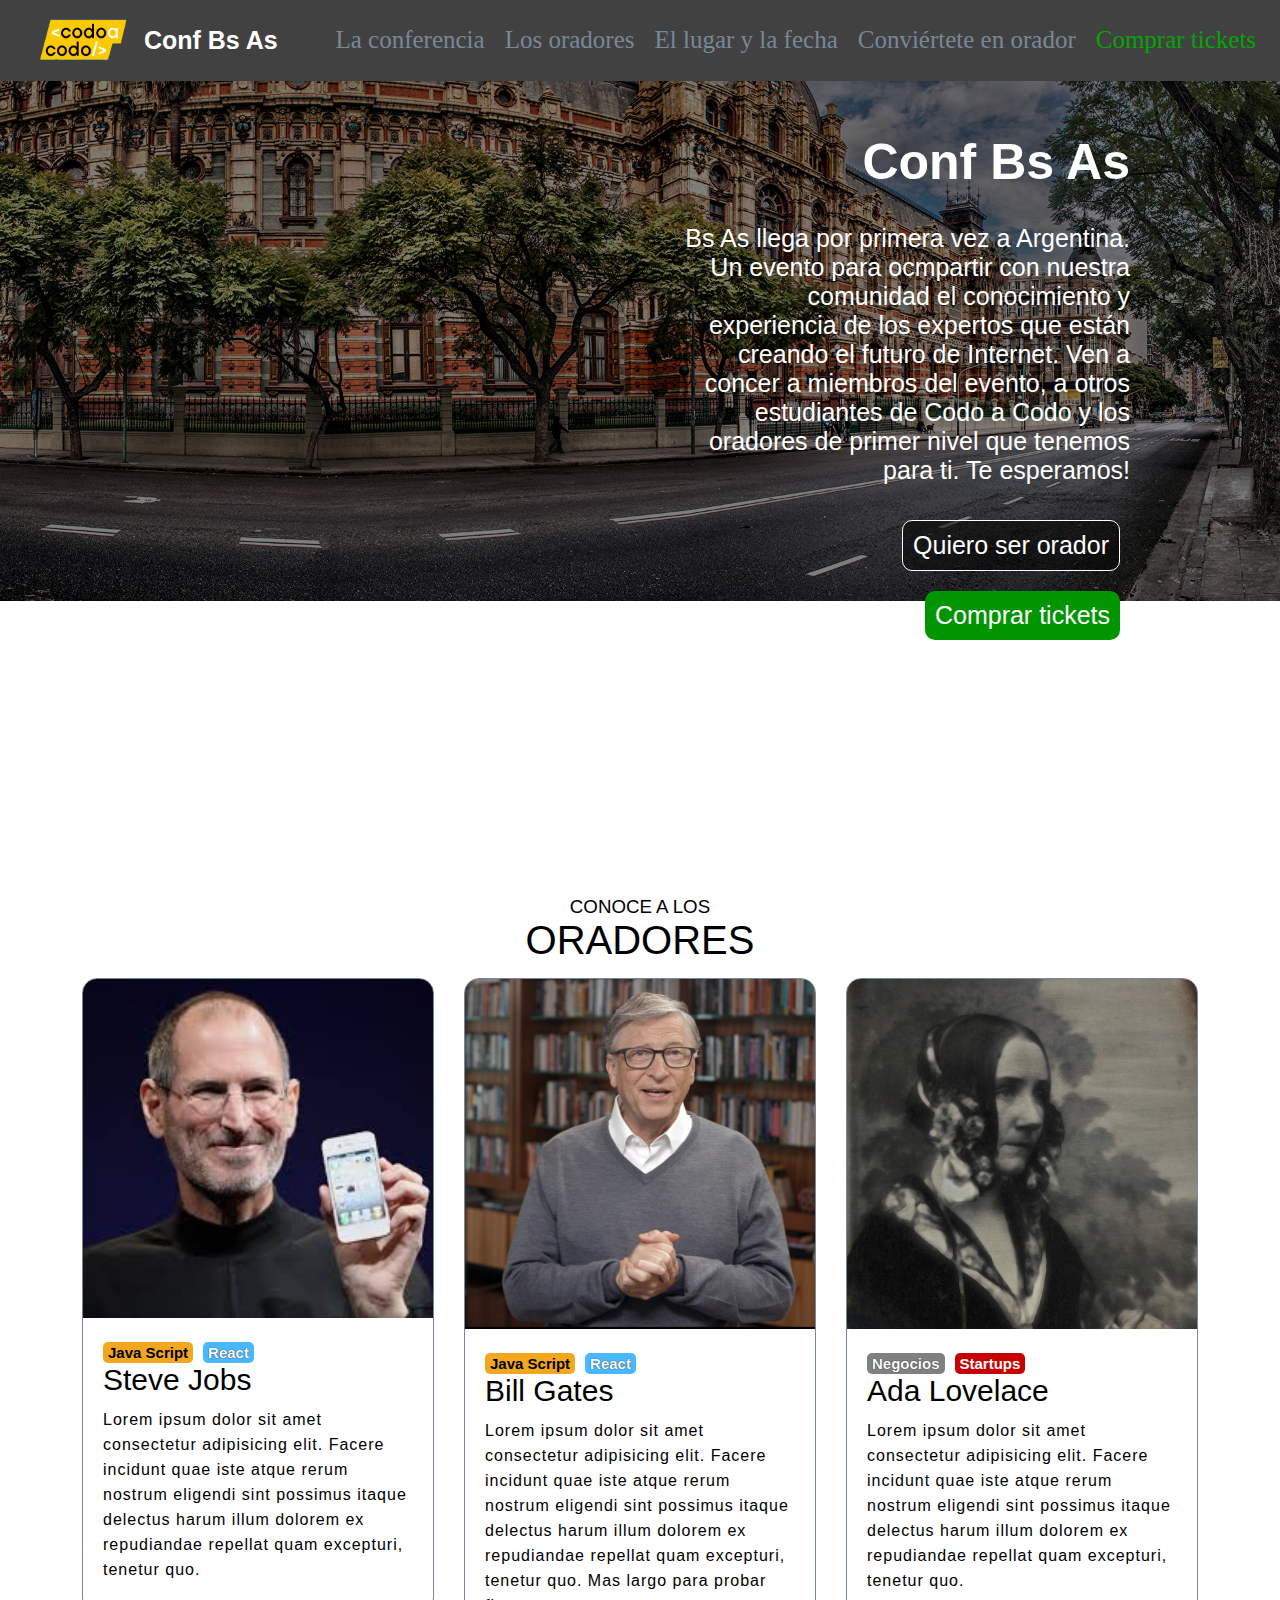
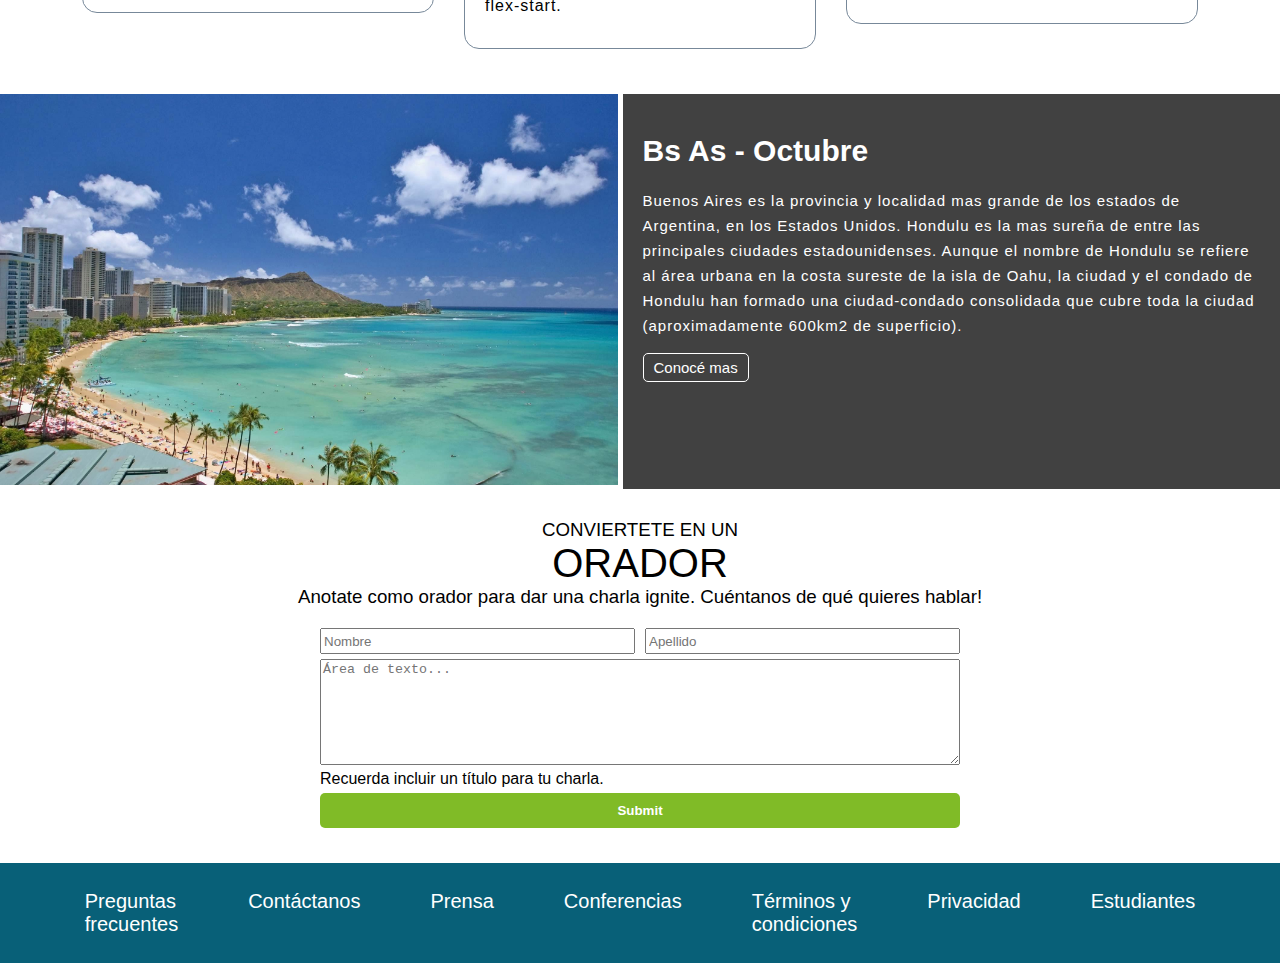
==== index.html @ a2f38201 "Primer commit TP Integrador" ====
<!DOCTYPE html>
<html lang="es">
<head>
    <!-- Metadatos -->
    <meta charset="UTF-8">
    <meta name="viewport" content="width=device-width, initial-scale=1.0">
    <meta name="author" content="Andrés Phileas">
    <meta name="description" content="Proyecto CodoCodo con Bootstrap.">
    <meta name="keywords" content="html, css, bootstrap">

    <!-- BootStrap -->
    <!-- <link href="https://cdn.jsdelivr.net/npm/bootstrap@5.3.2/dist/css/bootstrap.min.css" rel="stylesheet" integrity="sha384-T3c6CoIi6uLrA9TneNEoa7RxnatzjcDSCmG1MXxSR1GAsXEV/Dwwykc2MPK8M2HN" crossorigin="anonymous"> -->

    <!-- CSS -->
    <link rel="stylesheet" href="style.css">

    <!-- Favicon -->
    <link rel="icon" type="image/x-icon" href="/img/codoacodo.png">

    <!-- Título -->
    <title>TP Integrador | CodoCodo</title>

</head>

<body>

    <!-- Barra de navegación -->
    <nav>
      <div class="navbar-container">

        <div class="navbar-item item1">
        
          <a href="#">
            <img src="/img/codoacodo.png" alt="Icono CodoCodo">
          </a>
  
          <h2>Conf Bs As</h2>
  
        </div>
  
        <div class="navbar-item item2">
          <a href="#">La conferencia</a>
          <a href="#">Los oradores</a>
          <a href="#">El lugar y la fecha</a>
          <a href="#">Conviértete en orador</a>
          <a id="compra" href="#">Comprar tickets</a>
        </div>

      </div>
    </nav>

    <!-- Imagen cabecera -->
    <header>

      <img src="/img/ba1.jpg" alt="Imagen fondo cabecera.">

      <div class="header-container">

        <div class="header-item">

          <div>
            <h1>Conf Bs As</h1>
          <p>Bs As llega por primera vez a Argentina. Un evento para ocmpartir con nuestra comunidad el conocimiento y experiencia de los expertos que están creando el futuro de Internet. Ven a concer a miembros del evento, a otros estudiantes de Codo a Codo y los oradores de primer nivel que tenemos para ti. Te esperamos!</p>
          </div>
          
          <div class="header-buttons">
            <button>Quiero ser orador</button>
            <button id="btn-compra">Comprar tickets</button>
          </div>

        </div>

      </div>

    </header>

    <!-- Sección Oradores -->
    <section>

      <div class="sec_oradores-titulo">
        <h3>CONOCE A LOS</h3>
        <h1>ORADORES</h1>
      </div>

      <div class="sec_oradores-cards">

        <!-- Card - Steve Jobs -->
        <div class="sec_oradores-card">

          <div class="card-img">
            <img src="/img/steve.jpg" alt="Steve Jobs">
          </div>

          <div class="card-text">
            <div class="card-text-topics">
              <p id="java">Java Script</p>
              <p id="react">React</p>
            </div>

            <div class="card-text-name">
              Steve Jobs
            </div>

            <div class="card-text-info">
              Lorem ipsum dolor sit amet consectetur adipisicing elit. Facere incidunt quae iste atque rerum nostrum eligendi sint possimus itaque delectus harum illum dolorem ex repudiandae repellat quam excepturi, tenetur quo.
            </div>

          </div>

        </div>

        <!-- Card - Bill Gates -->
        <div class="sec_oradores-card">

          <div class="card-img">
            <img src="/img/bill.jpg" alt="Bill Gates">
          </div>

          <div class="card-text">
            <div class="card-text-topics">
              <p id="java">Java Script</p>
              <p id="react">React</p>
            </div>

            <div class="card-text-name">
              Bill Gates
            </div>

            <div class="card-text-info">
              Lorem ipsum dolor sit amet consectetur adipisicing elit. Facere incidunt quae iste atque rerum nostrum eligendi sint possimus itaque delectus harum illum dolorem ex repudiandae repellat quam excepturi, tenetur quo.
              Mas largo para probar flex-start.
            </div>

          </div>

        </div>

        <!-- Card - Ada Lovelace -->
        <div class="sec_oradores-card">

          <div class="card-img">
            <img src="/img/ada.jpeg" alt="Ada Lovelace">
          </div>

          <div class="card-text">
            <div class="card-text-topics">
              <p id="negocios">Negocios</p>
              <p id="startups">Startups</p>
            </div>

            <div class="card-text-name">
              Ada Lovelace
            </div>

            <div class="card-text-info">
              Lorem ipsum dolor sit amet consectetur adipisicing elit. Facere incidunt quae iste atque rerum nostrum eligendi sint possimus itaque delectus harum illum dolorem ex repudiandae repellat quam excepturi, tenetur quo.
            </div>

          </div>

        </div>

      </div>

    </section>

    <!-- Sección Lugar/Fecha -->
    <section>
      <div class="section-container">
        
        <div class="section-item izq">
          <img src="/img/honolulu.jpg" alt="Paisaje">
        </div>

        <div class="section-item der">
          <h1>Bs As - Octubre</h1>
          <p>Buenos Aires es la provincia y localidad mas grande de los estados de Argentina, en los Estados Unidos. Hondulu es la mas sureña de entre las principales ciudades estadounidenses. Aunque el nombre de Hondulu se refiere al área urbana en la costa sureste de la isla de Oahu, la ciudad y el condado de Hondulu han formado una ciudad-condado consolidada que cubre toda la ciudad (aproximadamente 600km2 de superficio).</p>
          <button id="btn-conoce">Conocé mas</button>
        </div>

      </div>

    </section>

    <!-- Formulario -->
    <section>

      <div class="form-text">
        <h3>CONVIERTETE EN UN</h3>
        <h1>ORADOR</h1>
        <h3>Anotate como orador para dar una charla ignite. Cuéntanos de qué quieres hablar!</h3>
      </div>

      <div class="form-container">
        
        <form action="" class="form">

            <div class="form-section">
              <input class="form-input" type="text" required="Campo requeirdo" placeholder="Nombre">
              <input class="form-input" type="text" required="Campo requeirdo" placeholder="Apellido">
            </div>

            <div class="form-section">
              <textarea class="form-area" name="Area de texto" placeholder="Área de texto..." class="text-area"></textarea>
            </div>

            <p>Recuerda incluir un título para tu charla.</p>

            <div class="form-section">
                <input type="submit" class="form-button">
            </div>
        </form>

      </div>

    </section>
    <form action=""></form>

    <!-- Pie de página -->
    <footer>

      <div class="footer">
        <a href="3">Preguntas frecuentes</a>
        <a href="3">Contáctanos</a>
        <a href="3">Prensa</a>
        <a href="3">Conferencias</a>
        <a href="3">Términos y condiciones</a>
        <a href="3">Privacidad</a>
        <a href="3">Estudiantes</a>
      </div>

    </footer>

</body>
</html>
---- style.css ----
body {
    margin: 0;
}

/*----- HEADER -----*/
nav {
    background-color: rgb(65, 65, 65);
}

.navbar-container {
    display: flex;
    flex-direction: row;
    flex-wrap: nowrap;

    justify-content: space-around;
    align-items: center;
    
    padding: 5px;  
}

.navbar-item {
    display: flex;
    flex-wrap: nowrap;
    align-items: center;
    
    padding: 0px;
    color: white;

    cursor: pointer;
}

.navbar-item img {
    display: flex;
    width: 120px;
}

.navbar-item h2 {
    color: white;
    font-family:'Gill Sans', 'Gill Sans MT', Calibri, 'Trebuchet MS', sans-serif;
    font-size: 25px;
}

.navbar-item.item2 a {
    color: lightslategrey;
    text-decoration: none;
    font-size: 25px;
    padding-left: 20px;

    transition: 0.3s;
}

.navbar-item.item2 a:hover {
    color: white;
    transform: scale(110%);
}

#compra {
    color: rgb(5, 165, 5);
    transition: 0.3s;
}

#compra:hover {
    color: greenyellow;
    text-shadow: 1px 1px 15px white;
}

/*----- HEADER -----*/
header {
    width: 100%;
    height: 800px;
    overflow: hidden;
}

header img {
    width: 100%;
    position: relative;
    bottom: 200px;
    
    filter: brightness(0.5);
}

.header-container {
    display: flex;
    flex-direction: row-reverse;
}

.header-item {
    min-width: 400px;
    max-width: 35%;
    min-height: 100px;

    margin-right: 150px;
    position: absolute;
    bottom: 250px;

    font-family: 'Gill Sans', 'Gill Sans MT', Calibri, 'Trebuchet MS', sans-serif;
    text-align: end;

    color: white;
}

.header-item h1 {
    font-size: 50px;
}

.header-item p {
    font-size: 25px;
}

button {
    font-family: 'Gill Sans', 'Gill Sans MT', Calibri, 'Trebuchet MS', sans-serif;
    font-size: 25px;
    color: white;

    padding: 10px;
    margin: 10px;

    border-radius: 10px;
    border: solid white 1px;
    background-color: rgba(0, 0, 0, 0.5);

    transition: 0.3s;    

    cursor: pointer;
}

#btn-compra {
    background-color: rgb(1, 150, 1);
    border: none;
}

button:hover {
    transform: scale(110%);
    box-shadow: 5px 5px 25px white;
}

/*----- SECTION ORADORES -----*/
section {
    width: 100%;
    margin-bottom: 30px;
}

.sec_oradores-titulo {
    display: grid;
    margin: 0px;
    margin-top: 15px;
    justify-content: center;

    font-family: 'Gill Sans', 'Gill Sans MT', Calibri, 'Trebuchet MS', sans-serif;
}

.sec_oradores-titulo h3 {
    justify-self: center;
    margin: 0px;
    font-weight: 200;
}

.sec_oradores-titulo h1 {
    font-size: 40px;
    margin: 0px;
    font-weight: 400;
}

.sec_oradores-cards {
    display: flex;
    align-items: flex-start;
    justify-content: center;
}

.sec_oradores-card {
    border: solid 1px lightslategrey;
    border-radius: 15px;
    overflow: hidden;

    width: 350px;
    margin: 15px;

    transition: 0.3s;
}

.sec_oradores-card:hover {
    transform: scale(110%);
    box-shadow: 5px 10px 25px grey;
}

.card-img img {
    width: 100%;
}

.card-text {
    font-family: 'Gill Sans', 'Gill Sans MT', Calibri, 'Trebuchet MS', sans-serif;
    padding: 20px;
}

.card-text-topics {
    display: flex;
    font-weight: bold;
    font-size: 15px;
}

.card-text-topics p {
    padding-top: 2px;
    padding-bottom: 2px;
    padding-left: 5px;
    padding-right: 5px;
    margin: 0;
    margin-right: 10px;
    border-radius: 5px;
}

#java {
    background-color: rgb(242, 167, 28);
}

#react {
    background-color: rgb(73, 185, 255);
    color: white;
    text-shadow: 0 0 1px black;
}

#negocios {
    background-color: gray;
    color: white;
    text-shadow: 0 0 1px black;
}

#startups {
    background-color: rgb(200, 0, 0);
    color: white;
    /*text-shadow: 0 0 1px black;*/
}

.card-text-name {
    font-weight: 500;
    font-size: 30px;
    margin: 0;
}

.card-text-info {
    margin-top: 10px;
    margin-bottom: 10px;
    letter-spacing: 1px;
    line-height: 25px;
}

/*----- SECTION LUGAR -----*/

.section-container {
    width: 100%;
    display: flex;
    gap: 5px;
}

.section-item {
    width: 50%;
}

.izq img{
    width: 100%;
}

.der {
    padding: 20px;
    background-color: rgb(65, 65, 65);

    font-family: 'Gill Sans', 'Gill Sans MT', Calibri, 'Trebuchet MS', sans-serif;
    color: white;
}

.der h1 {
    font-size: 30px;
}

.der p {
    letter-spacing: 1px;
    line-height: 25px;
    font-size: 15px;
}

#btn-conoce {
    background-color: transparent;
    font-size: 15px;
    margin: 0;
    border-radius: 5px;
    padding-top: 5px;
    padding-bottom: 5px;
}


/*----- FORMULARIO -----*/
.form-text {
    display: grid;
    justify-content: center;
    padding-bottom: 20px;

    font-family: 'Gill Sans', 'Gill Sans MT', Calibri, 'Trebuchet MS', sans-serif;
}

.form-text h1 {
    font-size: 40px;
    margin: 0px;
    font-weight: 400;
    justify-self: center;
}

.form-text h3 {
    justify-self: center;
    margin: 0px;
    font-weight: 200;
}

.form-container {
    display: flex;
    flex-wrap: wrap;
    align-items: center;
    justify-content: center;
}

.form {
    display: block;
    min-width: 50%;
    height: auto;
}

.form-section {
    display: flex;
    width: 100%;
    height: auto;
    gap: 10px;
    margin-bottom: 5px;
}

.form-input {
    width: 50%;
    min-height: 20px;
    height: auto;
}

.form-area {
    height: 100px;
    width: 100%;
}

.form p {
    font-family: 'Gill Sans', 'Gill Sans MT', Calibri, 'Trebuchet MS', sans-serif;
    margin: 0;
    padding-bottom: 5px;
}

.form-button {
    width: 100%;
    padding: 10px;

    color: white;
    font-weight: 600;
    
    background-color: rgb(128, 187, 39);
    border-radius: 5px;
    border: none;

    cursor: pointer;
}

.form-button:hover {
    box-shadow: 1px 1px 25px grey;
    text-shadow: 1px 1px 10px black;
}

/*----- PIE DE PAGINA -----*/
footer {
    background-color: rgb(8, 96, 120);
    font-family: 'Gill Sans', 'Gill Sans MT', Calibri, 'Trebuchet MS', sans-serif;
    height: 100px;

    display: flex;
    align-items: center;
    justify-content: space-evenly;
}

.footer {
    width: 80%;
    display: flex;
    justify-content: center;
}

footer a {
    color: white;
    text-decoration: none;
    font-size: 20px;
    padding: 35px;

    transition: 0.3s;
}

footer a:hover {
    transform: scale(110%);
    text-shadow: 1px 1px 15px rgb(0, 0, 0);
}
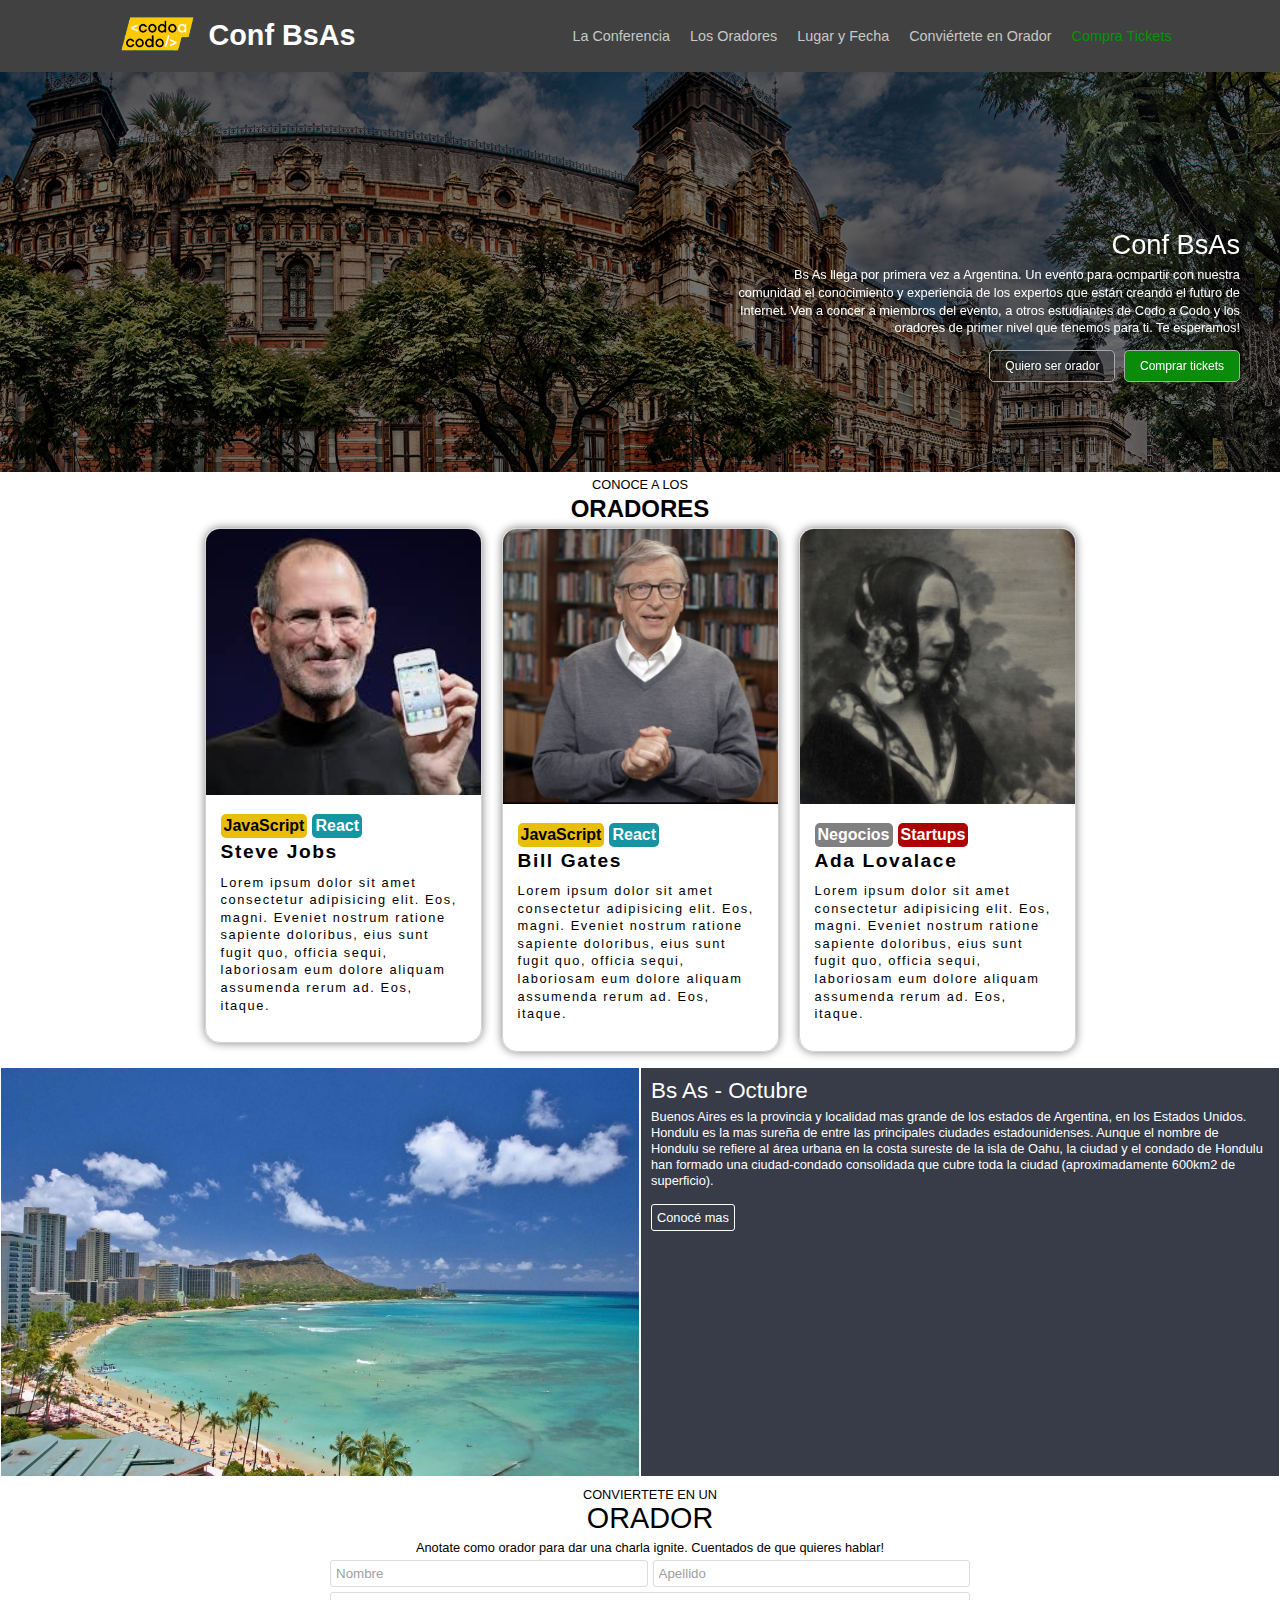
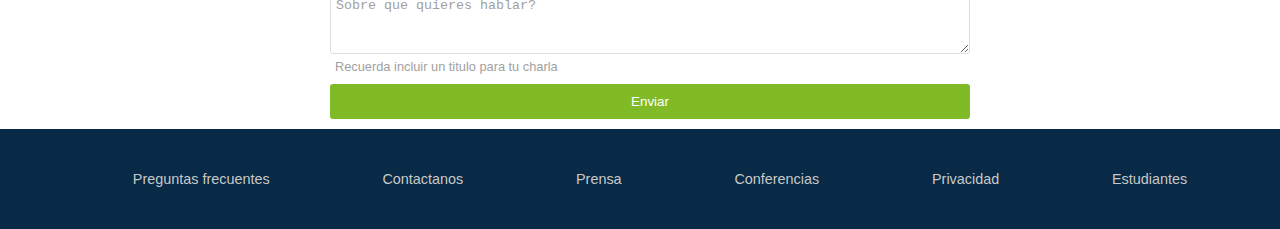
==== commit 0b125892: "Agregado de JavaScript" ====
--- a/index.html
+++ b/index.html
@@ -1,235 +1,213 @@
 <!DOCTYPE html>
-<html lang="es">
+<html lang="en">
+
 <head>
-    <!-- Metadatos -->
     <meta charset="UTF-8">
     <meta name="viewport" content="width=device-width, initial-scale=1.0">
-    <meta name="author" content="Andrés Phileas">
-    <meta name="description" content="Proyecto CodoCodo con Bootstrap.">
-    <meta name="keywords" content="html, css, bootstrap">
-
-    <!-- BootStrap -->
-    <!-- <link href="https://cdn.jsdelivr.net/npm/bootstrap@5.3.2/dist/css/bootstrap.min.css" rel="stylesheet" integrity="sha384-T3c6CoIi6uLrA9TneNEoa7RxnatzjcDSCmG1MXxSR1GAsXEV/Dwwykc2MPK8M2HN" crossorigin="anonymous"> -->
-
-    <!-- CSS -->
     <link rel="stylesheet" href="style.css">
-
-    <!-- Favicon -->
-    <link rel="icon" type="image/x-icon" href="/img/codoacodo.png">
-
-    <!-- Título -->
-    <title>TP Integrador | CodoCodo</title>
-
+    <title>Document</title>
 </head>
 
 <body>
 
-    <!-- Barra de navegación -->
-    <nav>
-      <div class="navbar-container">
-
-        <div class="navbar-item item1">
+    <!-- ENCABEZADO -->
+    <header>
+        <!-- LOGO Y BRAND -->
+        <section>
+            <div>
+                <img src="./img/codoacodo.png" alt="Logo">
+            </div>
+
+            <div>
+                <h1>Conf BsAs</h1>
+            </div>
+        </section>
+
+        <!-- NAV -->
+        <nav>
+            <a href="#conf">La Conferencia</a>
+            <a href="#oradores">Los Oradores</a>
+            <a href="#lugar">Lugar y Fecha</a>
+            <a href="#form">Conviértete en Orador</a>
+            <a href="./tickets.html" id="btn-compra">Compra Tickets</a>
+        </nav>
+
+    </header>
+
+    <!-- PRINCIPAL -->
+    <main>
+
+        <!-- HERO -->
+        <article id="conf" class="article1">
+
+            <div class="article1-filter">
+
+                <section>
+
+                <div>
+                    <h1>Conf BsAs</h1>
+                    <p>Bs As llega por primera vez a Argentina. Un evento para ocmpartir con nuestra comunidad el conocimiento y experiencia de los expertos que están creando el futuro de Internet. Ven a concer a miembros del evento, a otros estudiantes de Codo a Codo y los oradores de primer nivel que tenemos para ti. Te esperamos!</p>
+                </div>
+                
+                <div>
+                    <button>Quiero ser orador</button>
+                    <a href="./tickets.html">
+                        <button id="btn-compra2">Comprar tickets</button>
+                    </a>
+                </div>
+                
+                </section>
+
+            </div>
+
+        </article>
+
+        <!-- ORADORES -->
+        <article id="oradores" class="article2">
+            
+            <!-- TEXTO SECCION -->
+            <section>
+                <h3>CONOCE A LOS</h3>
+                <h2>ORADORES</h2>
+            </section>
+
+            <!-- CARTAS ORADORES -->
+            <section class="article2-cartas">
+
+                <!-- Orador 1 -->
+                <div class="orador_card">
+                    <div>
+                        <img src="./img/steve.jpg" alt="Orador1">
+                    </div>
+
+                    <div class="orador_card-text">
+                        <div class="orador_card-topics">
+                            <h4 id="java">JavaScript</h4>
+                            <h4 id="react">React</h4>
+                        </div>
+
+                        <div class="orador_card-info">
+                            <h3 id="orador">Steve Jobs</h3>
+                            <p>Lorem ipsum dolor sit amet consectetur adipisicing elit. Eos, magni. Eveniet nostrum ratione sapiente doloribus, eius sunt fugit quo, officia sequi, laboriosam eum dolore aliquam assumenda rerum ad. Eos, itaque.</p>
+                        </div>
+                    </div>
+
+                </div>
+
+                <!-- Orador 2 -->
+                <div class="orador_card">
+                    <div>
+                        <img src="./img/bill.jpg" alt="Orador1">
+                    </div>
+
+                    <div class="orador_card-text">
+                        <div class="orador_card-topics">
+                            <h4 id="java">JavaScript</h4>
+                            <h4 id="react">React</h4>
+                        </div>
+
+                        <div class="orador_card-info">
+                            <h3 id="orador">Bill Gates</h3>
+                            <p>Lorem ipsum dolor sit amet consectetur adipisicing elit. Eos, magni. Eveniet nostrum ratione sapiente doloribus, eius sunt fugit quo, officia sequi, laboriosam eum dolore aliquam assumenda rerum ad. Eos, itaque.</p>
+                        </div>
+                    </div>
+
+                </div>
+
+                <!-- Orador 3 -->
+                <div class="orador_card">
+                    <div>
+                        <img src="./img/ada.jpeg" alt="Orador3">
+                    </div>
+
+                    <div class="orador_card-text">
+
+                        <div class="orador_card-topics">
+                            <h4 id="negocios">Negocios</h4>
+                            <h4 id="startups">Startups</h4>
+                        </div>
+
+                        <div class="orador_card-info">
+                            <h3 id="orador">Ada Lovalace</h3>
+                            <p>Lorem ipsum dolor sit amet consectetur adipisicing elit. Eos, magni. Eveniet nostrum ratione sapiente doloribus, eius sunt fugit quo, officia sequi, laboriosam eum dolore aliquam assumenda rerum ad. Eos, itaque.</p>
+                        </div>
+                    </div>
+
+                </div>
+
+            </section>
+
+        </article>
+
+        <!-- RANDOM -->
+        <article id="lugar">
+            <section class="grid">
+                
+                <!-- Columna 1 -->
+                <div class="grid-img">
+                    <img src="./img/honolulu.jpg" alt="Paisaje">
+                </div>
+
+                <!-- Columna 2 -->
+                <div class="grid-info">
+                    <h2>Bs As - Octubre</h2>
+                    <p>Buenos Aires es la provincia y localidad mas grande de los estados de Argentina, en los Estados Unidos. Hondulu es la mas sureña de entre las principales ciudades estadounidenses. Aunque el nombre de Hondulu se refiere al área urbana en la costa sureste de la isla de Oahu, la ciudad y el condado de Hondulu han formado una ciudad-condado consolidada que cubre toda la ciudad (aproximadamente 600km2 de superficio).</p>
+                    <button>Conocé mas</button>
+                </div>
+
+            </section>
+        </article>
+
+        <!-- FORMULARIO  -->
+        <article id="form">
+
+            <section>
+                <h3>CONVIERTETE EN UN</h3>
+                <h2>ORADOR</h2>
+                <p>Anotate como orador para dar una charla ignite. Cuentados de que quieres hablar!</p>
+            </section>
+
+            <section>
+
+                <form action="">
+                    <div class="inputs">
+                        <input type="text" value="Nombre">
+                        <input type="text" value="Apellido">
+                    </div>
+
+                    <div class="textarea">
+                        <textarea name="Topic" cols="" rows="">Sobre que quieres hablar?</textarea>
+                    </div>
+                </form>
+
+                <div class="pieForm">
+                    <p>Recuerda incluir un titulo para tu charla</p>
+                </div>
+
+                <button type="submit">Enviar</button>
+
+            </section>
+        </article>
+
+    </main>
+
+    <!-- PIE PAGINA -->
+    <footer>
         
-          <a href="#">
-            <img src="/img/codoacodo.png" alt="Icono CodoCodo">
-          </a>
-  
-          <h2>Conf Bs As</h2>
-  
-        </div>
-  
-        <div class="navbar-item item2">
-          <a href="#">La conferencia</a>
-          <a href="#">Los oradores</a>
-          <a href="#">El lugar y la fecha</a>
-          <a href="#">Conviértete en orador</a>
-          <a id="compra" href="#">Comprar tickets</a>
-        </div>
-
-      </div>
-    </nav>
-
-    <!-- Imagen cabecera -->
-    <header>
-
-      <img src="/img/ba1.jpg" alt="Imagen fondo cabecera.">
-
-      <div class="header-container">
-
-        <div class="header-item">
-
-          <div>
-            <h1>Conf Bs As</h1>
-          <p>Bs As llega por primera vez a Argentina. Un evento para ocmpartir con nuestra comunidad el conocimiento y experiencia de los expertos que están creando el futuro de Internet. Ven a concer a miembros del evento, a otros estudiantes de Codo a Codo y los oradores de primer nivel que tenemos para ti. Te esperamos!</p>
-          </div>
-          
-          <div class="header-buttons">
-            <button>Quiero ser orador</button>
-            <button id="btn-compra">Comprar tickets</button>
-          </div>
-
-        </div>
-
-      </div>
-
-    </header>
-
-    <!-- Sección Oradores -->
-    <section>
-
-      <div class="sec_oradores-titulo">
-        <h3>CONOCE A LOS</h3>
-        <h1>ORADORES</h1>
-      </div>
-
-      <div class="sec_oradores-cards">
-
-        <!-- Card - Steve Jobs -->
-        <div class="sec_oradores-card">
-
-          <div class="card-img">
-            <img src="/img/steve.jpg" alt="Steve Jobs">
-          </div>
-
-          <div class="card-text">
-            <div class="card-text-topics">
-              <p id="java">Java Script</p>
-              <p id="react">React</p>
-            </div>
-
-            <div class="card-text-name">
-              Steve Jobs
-            </div>
-
-            <div class="card-text-info">
-              Lorem ipsum dolor sit amet consectetur adipisicing elit. Facere incidunt quae iste atque rerum nostrum eligendi sint possimus itaque delectus harum illum dolorem ex repudiandae repellat quam excepturi, tenetur quo.
-            </div>
-
-          </div>
-
-        </div>
-
-        <!-- Card - Bill Gates -->
-        <div class="sec_oradores-card">
-
-          <div class="card-img">
-            <img src="/img/bill.jpg" alt="Bill Gates">
-          </div>
-
-          <div class="card-text">
-            <div class="card-text-topics">
-              <p id="java">Java Script</p>
-              <p id="react">React</p>
-            </div>
-
-            <div class="card-text-name">
-              Bill Gates
-            </div>
-
-            <div class="card-text-info">
-              Lorem ipsum dolor sit amet consectetur adipisicing elit. Facere incidunt quae iste atque rerum nostrum eligendi sint possimus itaque delectus harum illum dolorem ex repudiandae repellat quam excepturi, tenetur quo.
-              Mas largo para probar flex-start.
-            </div>
-
-          </div>
-
-        </div>
-
-        <!-- Card - Ada Lovelace -->
-        <div class="sec_oradores-card">
-
-          <div class="card-img">
-            <img src="/img/ada.jpeg" alt="Ada Lovelace">
-          </div>
-
-          <div class="card-text">
-            <div class="card-text-topics">
-              <p id="negocios">Negocios</p>
-              <p id="startups">Startups</p>
-            </div>
-
-            <div class="card-text-name">
-              Ada Lovelace
-            </div>
-
-            <div class="card-text-info">
-              Lorem ipsum dolor sit amet consectetur adipisicing elit. Facere incidunt quae iste atque rerum nostrum eligendi sint possimus itaque delectus harum illum dolorem ex repudiandae repellat quam excepturi, tenetur quo.
-            </div>
-
-          </div>
-
-        </div>
-
-      </div>
-
-    </section>
-
-    <!-- Sección Lugar/Fecha -->
-    <section>
-      <div class="section-container">
-        
-        <div class="section-item izq">
-          <img src="/img/honolulu.jpg" alt="Paisaje">
-        </div>
-
-        <div class="section-item der">
-          <h1>Bs As - Octubre</h1>
-          <p>Buenos Aires es la provincia y localidad mas grande de los estados de Argentina, en los Estados Unidos. Hondulu es la mas sureña de entre las principales ciudades estadounidenses. Aunque el nombre de Hondulu se refiere al área urbana en la costa sureste de la isla de Oahu, la ciudad y el condado de Hondulu han formado una ciudad-condado consolidada que cubre toda la ciudad (aproximadamente 600km2 de superficio).</p>
-          <button id="btn-conoce">Conocé mas</button>
-        </div>
-
-      </div>
-
-    </section>
-
-    <!-- Formulario -->
-    <section>
-
-      <div class="form-text">
-        <h3>CONVIERTETE EN UN</h3>
-        <h1>ORADOR</h1>
-        <h3>Anotate como orador para dar una charla ignite. Cuéntanos de qué quieres hablar!</h3>
-      </div>
-
-      <div class="form-container">
-        
-        <form action="" class="form">
-
-            <div class="form-section">
-              <input class="form-input" type="text" required="Campo requeirdo" placeholder="Nombre">
-              <input class="form-input" type="text" required="Campo requeirdo" placeholder="Apellido">
-            </div>
-
-            <div class="form-section">
-              <textarea class="form-area" name="Area de texto" placeholder="Área de texto..." class="text-area"></textarea>
-            </div>
-
-            <p>Recuerda incluir un título para tu charla.</p>
-
-            <div class="form-section">
-                <input type="submit" class="form-button">
-            </div>
-        </form>
-
-      </div>
-
-    </section>
-    <form action=""></form>
-
-    <!-- Pie de página -->
-    <footer>
-
-      <div class="footer">
-        <a href="3">Preguntas frecuentes</a>
-        <a href="3">Contáctanos</a>
-        <a href="3">Prensa</a>
-        <a href="3">Conferencias</a>
-        <a href="3">Términos y condiciones</a>
-        <a href="3">Privacidad</a>
-        <a href="3">Estudiantes</a>
-      </div>
+        <nav>
+            <ul>
+                <li><a href="#">Preguntas frecuentes</a></li>
+                <li><a href="#">Contactanos</a></li>
+                <li><a href="#">Prensa</a></li>
+                <li><a href="#">Conferencias</a></li>
+                <li><a href="#">Privacidad</a></li>
+                <li><a href="#">Estudiantes</a></li>
+            </ul>
+        </nav>
 
     </footer>
 
+    <script src="./javaScript.js"></script>
+    
 </body>
 </html>--- a/style.css
+++ b/style.css
@@ -1,398 +1,523 @@
 body {
     margin: 0;
-}
-
-/*----- HEADER -----*/
-nav {
-    background-color: rgb(65, 65, 65);
-}
-
-.navbar-container {
-    display: flex;
-    flex-direction: row;
-    flex-wrap: nowrap;
-
+    padding: 0;
+    
+    max-width: 1280px;
+    min-width: 800px;
+    height: auto;
+    margin: auto;
+
+    background-color: whitesmoke;
+
+    display: flex;
+    flex-direction: column;
+    justify-content: center;
+
+    overflow-x: hidden;
+
+    font-family: 'Gill Sans', 'Gill Sans MT', Calibri, 'Trebuchet MS', sans-serif;
+}
+
+main {
+    background-color: white;
+}
+
+/* HEADER */
+
+header {
+    display: flex;
     justify-content: space-around;
     align-items: center;
+    background-color: rgb(65, 65, 65);
+}
+
+header section {
+    display: flex;
+    align-items: center;
+    color: white;
+    font-size: .9rem;
+}
+
+header section img {
+    width: 100px;
+}
+
+header nav {
+    display: flex;
+    gap: 20px;
+    font-size: .9rem;
+    font-weight: 500;
+}
+
+header a {
+    color: rgb(200, 200, 200);
+    text-decoration: none;
+
+    transition: 0.3s;
+}
+
+header a:hover {
+    color: white;
+    text-shadow: 0px 0px 15px rgb(255, 255, 120);
+    transform: scale(110%);
+}
+
+#btn-compra {
+    color: rgb(0, 150, 0);
+}
+
+
+/* ARTICLES */
+article {
+    width: 100%;
+    min-height: 400px;
+    background-color: white;
+
+    /* overflow: auto; */
+}
+
+.article1 {
+    display: flex;
+    flex-direction: row-reverse;
+
+    background-image: url(./img/ba1.jpg);
+    background-size: cover; 
+    background-position-y: -90px;
+    background-repeat: no-repeat;
+}
+
+.article1-filter {
+    display: inline;
+    width: 100%;
+    backdrop-filter: brightness(45%);
+
+    display: flex;
+    flex-direction: row-reverse;
+    align-items: end;
+}
+
+.article1-filter section {
+    width: clamp(300px, 40%, 700px);
     
-    padding: 5px;  
-}
-
-.navbar-item {
-    display: flex;
-    flex-wrap: nowrap;
+    color: white;
+    text-align: right;
+    font-size: .8rem;
+    font-weight: 100;
+    line-height: 1.1rem;
+
+    padding-right: 40px;
+    padding-bottom: 90px;
+}
+
+.article1-filter section h1 {
+    font-size: 1.7rem;
+    font-weight: 500;
+    margin-bottom: 0;
+}
+
+.article1-filter section button {
+    padding: 8px 15px 8px 15px;
+    margin-left: 5px;
+    background-color: rgba(0, 0, 0, 0.2);
+    border: rgb(169, 169, 169) solid 1px;
+    border-radius: 5px;
+
+    font-size: 0.75rem;
+    font-weight: 200;
+    color: white;
+    text-shadow: 0px 0px 5px black;
+
+    cursor: pointer;
+
+    transition: 0.3s;
+}
+
+#btn-compra2{
+    background-color: rgb(9, 140, 9);
+    text-shadow: none;
+}
+
+.article1-filter section button:hover {
+    transform: scale(110%);
+    box-shadow: 1px 5px 15px white;
+}
+
+
+/* ARTICLES - ORADORES*/
+.article2 section:first-child {
+    text-align: center;
+}
+
+.article2 section h3 {
+    font-size: 0.8rem;
+    font-weight: 200;
+
+    margin: 5px 0 3px 0;
+    padding: 0;
+}
+
+.article2 section h2 {
+    font-size: 1.5rem;
+    font-weight: 600;
+
+    margin: 0;
+    padding: 0;
+}
+
+.article2-cartas {
+    display: flex;
+    gap: 20px;
+
+    justify-content: center;
+    margin-top: 5px;
+    margin-bottom: 15px;
+}
+
+.orador_card {
+    width: 275px;
+    border: solid 1px lightgray;
+    border-radius: 15px;
+    height: fit-content;
+
+    box-shadow: 0px 0px 10px grey;
+    overflow: hidden;
+
+    transition: 0.3s;
+}
+
+.orador_card:hover {
+    transform: scale(105%);
+
+    cursor: pointer;
+}
+
+.orador_card img {
+    width: 100%;
+}
+
+.orador_card-text {
+    margin: 0;
+    padding: 15px;
+}
+
+.orador_card-topics {
+    display: flex;
+    gap: 5px;
+
+    padding: 0;
+    margin: 0;
+}
+.orador_card-topics h4 {
+    padding: 3px;
+    text-align: center;
+    border-radius: 5px;
+
+    margin: 0;
+}
+
+#java {
+    background-color: rgb(231, 190, 12);
+}
+
+#react {
+    background-color: rgb(21, 148, 162);
+    color: white;
+}
+
+#negocios {
+    background-color: grey;
+    color: white;
+}
+
+#startups {
+    background-color: rgb(172, 4, 4);
+    color: white;
+}
+
+#orador {
+    font-size: 1.2rem;
+    font-weight: 600;
+}
+
+.orador_card-info {
+    font-size: .8rem;
+    line-height: 1.1rem;
+    letter-spacing: 0.1rem;
+}
+
+
+/* ARTICLES - LUGAR Y FECHA*/
+#lugar {
+    min-height: 100%;
+}
+
+.grid {
+    display: grid;
+    grid-template-columns: 1fr 1fr;
+}
+
+.grid-img {
+    border: solid 1px white;
+}
+
+.grid-img img {
+    width: 100%;
+    height: 100%;
+}
+
+.grid-info {
+    color: white;
+    background-color: rgb(56, 60, 73);
+    padding: 10px;
+    border: solid 1px white;
+}
+
+.grid-info h2 {
+    font-size: 1.4rem;
+    font-weight: 400;
+
+    margin: 0;
+    padding: 0;
+}
+
+.grid-info p {
+    font-size: 0.8rem;
+    line-height: 1rem;
+    font-weight: 200;
+
+    margin: 5px 0 15px 0;
+}
+
+.grid-info button {
+    font-size: 0.8rem;
+    color: white;
+    background-color: transparent;
+    border: solid white 1px;
+    border-radius: 3px;
+    padding: 5px;
+
+    cursor: pointer;
+
+    transition: 0.3s;
+}
+
+.grid-info button:hover {
+    box-shadow: 0px 0px 5px white;
+}
+
+/* ARTICLES - FORMULARIO*/
+#form {
+    display: flex;
+    flex-direction: column;
+    justify-content: center;
     align-items: center;
+    text-align: center;
+
+    margin: 10px;
+    min-height: 100%;
+}
+
+#form section {
+    width: 50%;
+}
+
+#form h3 {
+    font-size: 0.8rem;
+    font-weight: 200;
+    padding: 0;
+    margin: 0;
+}
+
+#form h2 {
+    font-size: 1.8rem;
+    font-weight: 500;
+    padding: 0;
+    margin: 0;
+}
+
+#form p {
+    font-size: 0.8rem;
+    font-weight: 200;
+    padding: 5px;
+    margin: 0;
+}
+
+.headform {
+    display: block;
+    width: 100%;
+}
+
+.inputs {
+    display: flex;
+    gap: 5px;
+    margin-bottom: 5px;
+}
+
+.inputs input {
+    width: 100%;
+    padding: 5px;
+    margin: 0;
+    color: rgb(159, 159, 159);
+
+    border: solid 1px rgb(221, 221, 221);
+    border-radius: 3px;
+}
+
+.textarea {
+    display: flex;
+}
+
+.textarea textarea{
+    width: 100%;
+    min-height: 50px;
+    padding: 5px;
+    margin: 0;
+    color: rgb(159, 159, 159);
+
+    border: solid 1px rgb(221, 221, 221);
+    border-radius: 3px;
+}
+
+.email {
+    display: flex;
+}
+
+.email input {
+    width: 100%;
+    padding: 5px;
+    margin: 0;
+    margin-top: 7px;
+    margin-bottom: 7px;
+    color: rgb(159, 159, 159);
+
+    border: solid 1px rgb(221, 221, 221);
+    border-radius: 3px;
+}
+
+.pieForm {
+    display: flex;
+    gap: 5px;
+    text-align: start;
+    color: rgb(159, 159, 159);
+}
+
+.pieForm > div {
+    display: flex;
+    flex-direction: column;
+    width: 100%;
+}
+
+.pieForm div input {
+    height: 30px;
+    margin: 0;
+    color: rgb(159, 159, 159);
+
+    border: solid 1px rgb(221, 221, 221);
+    border-radius: 3px;
+}
+
+.pieForm div select {
+    height: 34px;
+    margin: 0;
+    color: rgb(159, 159, 159);
+
+    border: solid 1px rgb(221, 221, 221);
+    border-radius: 3px;
+}
+
+.pieform-pago {
+    background-color: lightblue;
+    color: rgb(49, 87, 100);
+    text-align: start;
+    border-radius: 3px;
+}
+
+.pieform-pago h4 {
+    font-weight: 400;
+    padding: 10px;
+}
+
+
+#form button {
+    width: 100%;
+    color: white;
     
-    padding: 0px;
-    color: white;
+    padding: 10px;
+    margin-top: 5px;
+    
+    border: none;
+    background-color: rgb(128, 187, 39);
+    border-radius: 3px;
 
     cursor: pointer;
-}
-
-.navbar-item img {
-    display: flex;
-    width: 120px;
-}
-
-.navbar-item h2 {
-    color: white;
-    font-family:'Gill Sans', 'Gill Sans MT', Calibri, 'Trebuchet MS', sans-serif;
-    font-size: 25px;
-}
-
-.navbar-item.item2 a {
-    color: lightslategrey;
-    text-decoration: none;
-    font-size: 25px;
-    padding-left: 20px;
 
     transition: 0.3s;
 }
 
-.navbar-item.item2 a:hover {
-    color: white;
-    transform: scale(110%);
-}
-
-#compra {
-    color: rgb(5, 165, 5);
-    transition: 0.3s;
-}
-
-#compra:hover {
-    color: greenyellow;
-    text-shadow: 1px 1px 15px white;
-}
-
-/*----- HEADER -----*/
-header {
-    width: 100%;
-    height: 800px;
-    overflow: hidden;
-}
-
-header img {
-    width: 100%;
-    position: relative;
-    bottom: 200px;
-    
-    filter: brightness(0.5);
-}
-
-.header-container {
-    display: flex;
-    flex-direction: row-reverse;
-}
-
-.header-item {
-    min-width: 400px;
-    max-width: 35%;
-    min-height: 100px;
-
-    margin-right: 150px;
-    position: absolute;
-    bottom: 250px;
-
-    font-family: 'Gill Sans', 'Gill Sans MT', Calibri, 'Trebuchet MS', sans-serif;
-    text-align: end;
-
-    color: white;
-}
-
-.header-item h1 {
-    font-size: 50px;
-}
-
-.header-item p {
-    font-size: 25px;
-}
-
-button {
-    font-family: 'Gill Sans', 'Gill Sans MT', Calibri, 'Trebuchet MS', sans-serif;
-    font-size: 25px;
-    color: white;
-
-    padding: 10px;
-    margin: 10px;
-
-    border-radius: 10px;
-    border: solid white 1px;
-    background-color: rgba(0, 0, 0, 0.5);
-
-    transition: 0.3s;    
-
-    cursor: pointer;
-}
-
-#btn-compra {
-    background-color: rgb(1, 150, 1);
-    border: none;
-}
-
-button:hover {
-    transform: scale(110%);
-    box-shadow: 5px 5px 25px white;
-}
-
-/*----- SECTION ORADORES -----*/
-section {
-    width: 100%;
-    margin-bottom: 30px;
-}
-
-.sec_oradores-titulo {
-    display: grid;
-    margin: 0px;
-    margin-top: 15px;
-    justify-content: center;
-
-    font-family: 'Gill Sans', 'Gill Sans MT', Calibri, 'Trebuchet MS', sans-serif;
-}
-
-.sec_oradores-titulo h3 {
-    justify-self: center;
-    margin: 0px;
-    font-weight: 200;
-}
-
-.sec_oradores-titulo h1 {
-    font-size: 40px;
-    margin: 0px;
-    font-weight: 400;
-}
-
-.sec_oradores-cards {
-    display: flex;
-    align-items: flex-start;
-    justify-content: center;
-}
-
-.sec_oradores-card {
-    border: solid 1px lightslategrey;
-    border-radius: 15px;
-    overflow: hidden;
-
-    width: 350px;
-    margin: 15px;
-
-    transition: 0.3s;
-}
-
-.sec_oradores-card:hover {
-    transform: scale(110%);
-    box-shadow: 5px 10px 25px grey;
-}
-
-.card-img img {
-    width: 100%;
-}
-
-.card-text {
-    font-family: 'Gill Sans', 'Gill Sans MT', Calibri, 'Trebuchet MS', sans-serif;
-    padding: 20px;
-}
-
-.card-text-topics {
-    display: flex;
-    font-weight: bold;
-    font-size: 15px;
-}
-
-.card-text-topics p {
-    padding-top: 2px;
-    padding-bottom: 2px;
-    padding-left: 5px;
-    padding-right: 5px;
-    margin: 0;
-    margin-right: 10px;
-    border-radius: 5px;
-}
-
-#java {
-    background-color: rgb(242, 167, 28);
-}
-
-#react {
-    background-color: rgb(73, 185, 255);
-    color: white;
-    text-shadow: 0 0 1px black;
-}
-
-#negocios {
-    background-color: gray;
-    color: white;
-    text-shadow: 0 0 1px black;
-}
-
-#startups {
-    background-color: rgb(200, 0, 0);
-    color: white;
-    /*text-shadow: 0 0 1px black;*/
-}
-
-.card-text-name {
+#form button:hover {
+    box-shadow: 0px 0px 5px slategrey;
+}
+
+/* FOOTER */
+footer {
+    background-color: rgb(9, 42, 70);
+    height: 100px;
+    display: flex;
+    align-items: center;
+}
+
+footer nav {
+    width: 100%;
+}
+
+footer nav ul{
+    display: flex;
+    gap: 20px;
+    font-size: .9rem;
     font-weight: 500;
-    font-size: 30px;
-    margin: 0;
-}
-
-.card-text-info {
-    margin-top: 10px;
-    margin-bottom: 10px;
-    letter-spacing: 1px;
-    line-height: 25px;
-}
-
-/*----- SECTION LUGAR -----*/
-
-.section-container {
-    width: 100%;
-    display: flex;
-    gap: 5px;
-}
-
-.section-item {
-    width: 50%;
-}
-
-.izq img{
-    width: 100%;
-}
-
-.der {
-    padding: 20px;
-    background-color: rgb(65, 65, 65);
-
-    font-family: 'Gill Sans', 'Gill Sans MT', Calibri, 'Trebuchet MS', sans-serif;
-    color: white;
-}
-
-.der h1 {
-    font-size: 30px;
-}
-
-.der p {
-    letter-spacing: 1px;
-    line-height: 25px;
-    font-size: 15px;
-}
-
-#btn-conoce {
-    background-color: transparent;
-    font-size: 15px;
-    margin: 0;
-    border-radius: 5px;
-    padding-top: 5px;
-    padding-bottom: 5px;
-}
-
-
-/*----- FORMULARIO -----*/
-.form-text {
-    display: grid;
-    justify-content: center;
-    padding-bottom: 20px;
-
-    font-family: 'Gill Sans', 'Gill Sans MT', Calibri, 'Trebuchet MS', sans-serif;
-}
-
-.form-text h1 {
-    font-size: 40px;
-    margin: 0px;
-    font-weight: 400;
-    justify-self: center;
-}
-
-.form-text h3 {
-    justify-self: center;
-    margin: 0px;
-    font-weight: 200;
-}
-
-.form-container {
-    display: flex;
-    flex-wrap: wrap;
-    align-items: center;
-    justify-content: center;
-}
-
-.form {
-    display: block;
-    min-width: 50%;
-    height: auto;
-}
-
-.form-section {
-    display: flex;
-    width: 100%;
-    height: auto;
-    gap: 10px;
-    margin-bottom: 5px;
-}
-
-.form-input {
-    width: 50%;
-    min-height: 20px;
-    height: auto;
-}
-
-.form-area {
-    height: 100px;
-    width: 100%;
-}
-
-.form p {
-    font-family: 'Gill Sans', 'Gill Sans MT', Calibri, 'Trebuchet MS', sans-serif;
-    margin: 0;
-    padding-bottom: 5px;
-}
-
-.form-button {
-    width: 100%;
-    padding: 10px;
-
-    color: white;
-    font-weight: 600;
-    
-    background-color: rgb(128, 187, 39);
-    border-radius: 5px;
-    border: none;
-
-    cursor: pointer;
-}
-
-.form-button:hover {
-    box-shadow: 1px 1px 25px grey;
-    text-shadow: 1px 1px 10px black;
-}
-
-/*----- PIE DE PAGINA -----*/
-footer {
-    background-color: rgb(8, 96, 120);
-    font-family: 'Gill Sans', 'Gill Sans MT', Calibri, 'Trebuchet MS', sans-serif;
-    height: 100px;
-
-    display: flex;
+    list-style: none;
+
     align-items: center;
     justify-content: space-evenly;
 }
 
-.footer {
-    width: 80%;
-    display: flex;
+footer nav ul a {
+    color: rgb(200, 200, 200);
+    text-decoration: none;
+    transition: 0.3s;
+}
+
+
+/* PAGINA COMPRAS */
+.categorias {
+    margin-top: 20px;
+    width: 100%;
+    display: flex;
+    gap: 5px;
+
     justify-content: center;
 }
 
-footer a {
-    color: white;
-    text-decoration: none;
+.categoria {
+    border: solid 1px black;
+    text-align: center;
+    padding: 5px;
+}
+
+.categoria h2 {
     font-size: 20px;
-    padding: 35px;
-
-    transition: 0.3s;
-}
-
-footer a:hover {
-    transform: scale(110%);
-    text-shadow: 1px 1px 15px rgb(0, 0, 0);
+    font-weight: 600;
+}
+
+.categoria h4 {
+    font-weight: 200;
+}
+
+.categoria h3 {
+    font-weight: 600;
+}
+
+.pieForm-botones {
+    display: flex;
+    gap: 5px;
 }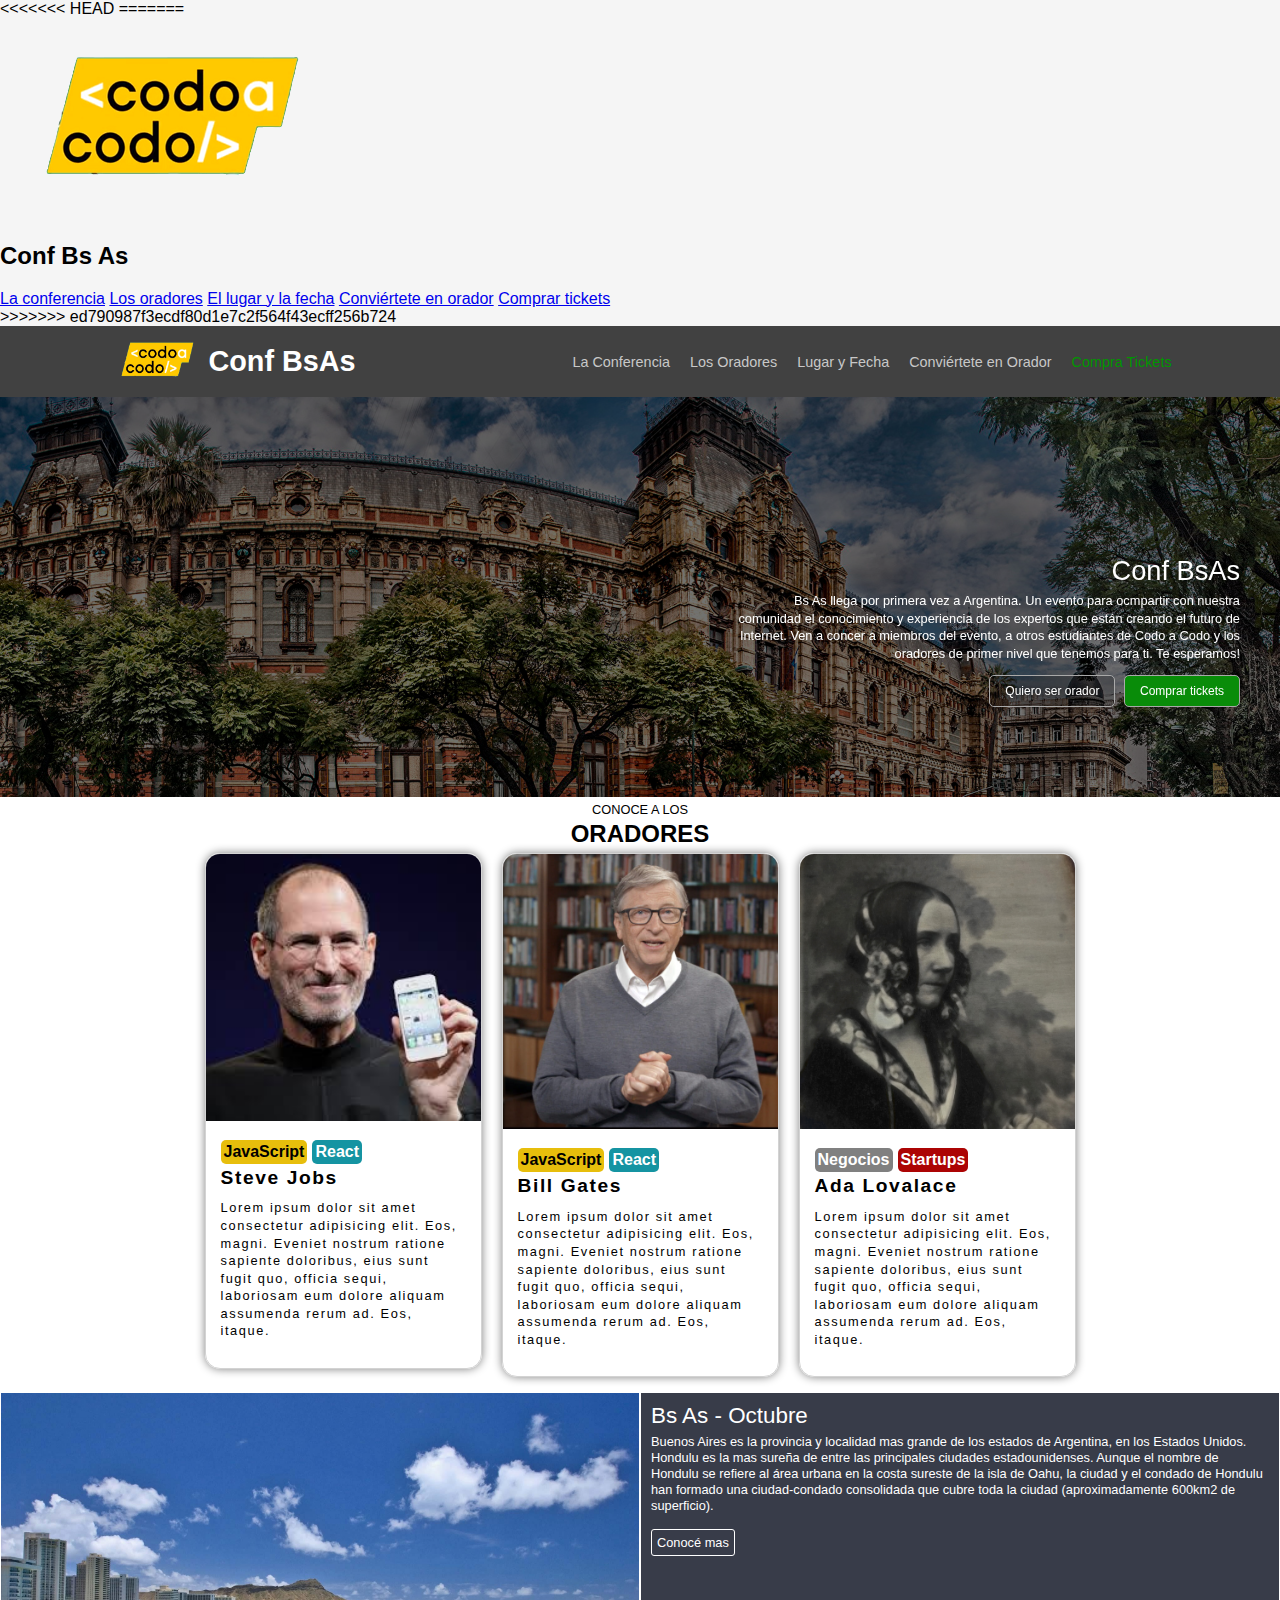
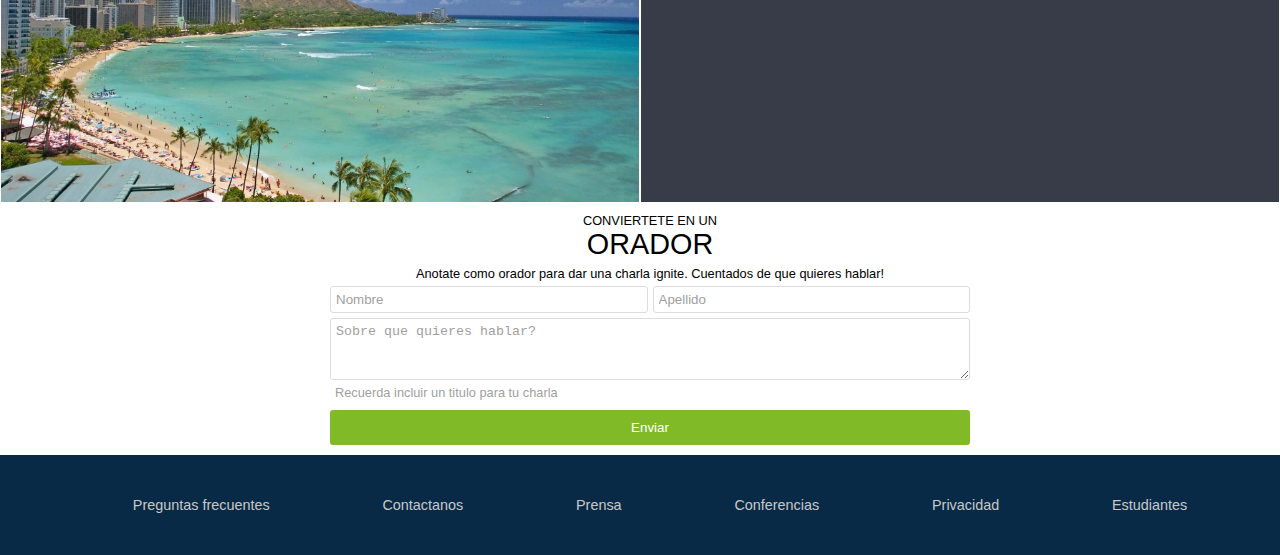
==== commit a80e1cde: "Agregado JS" ====
--- a/index.html
+++ b/index.html
@@ -10,7 +10,36 @@
 
 <body>
 
+<<<<<<< HEAD
     <!-- ENCABEZADO -->
+=======
+    <!-- Barra de navegación -->
+    <nav>
+      <div class="navbar-container">
+
+        <div class="navbar-item item1">
+        
+          <a href="#">
+            <img src="./img/codoacodo.png" alt="Icono CodoCodo">
+          </a>
+  
+          <h2>Conf Bs As</h2>
+  
+        </div>
+  
+        <div class="navbar-item item2">
+          <a href="#">La conferencia</a>
+          <a href="#">Los oradores</a>
+          <a href="#">El lugar y la fecha</a>
+          <a href="#">Conviértete en orador</a>
+          <a id="compra" href="#">Comprar tickets</a>
+        </div>
+
+      </div>
+    </nav>
+
+    <!-- Imagen cabecera -->
+>>>>>>> ed790987f3ecdf80d1e7c2f564f43ecff256b724
     <header>
         <!-- LOGO Y BRAND -->
         <section>
@@ -210,4 +239,4 @@
     <script src="./javaScript.js"></script>
     
 </body>
-</html>+</html>
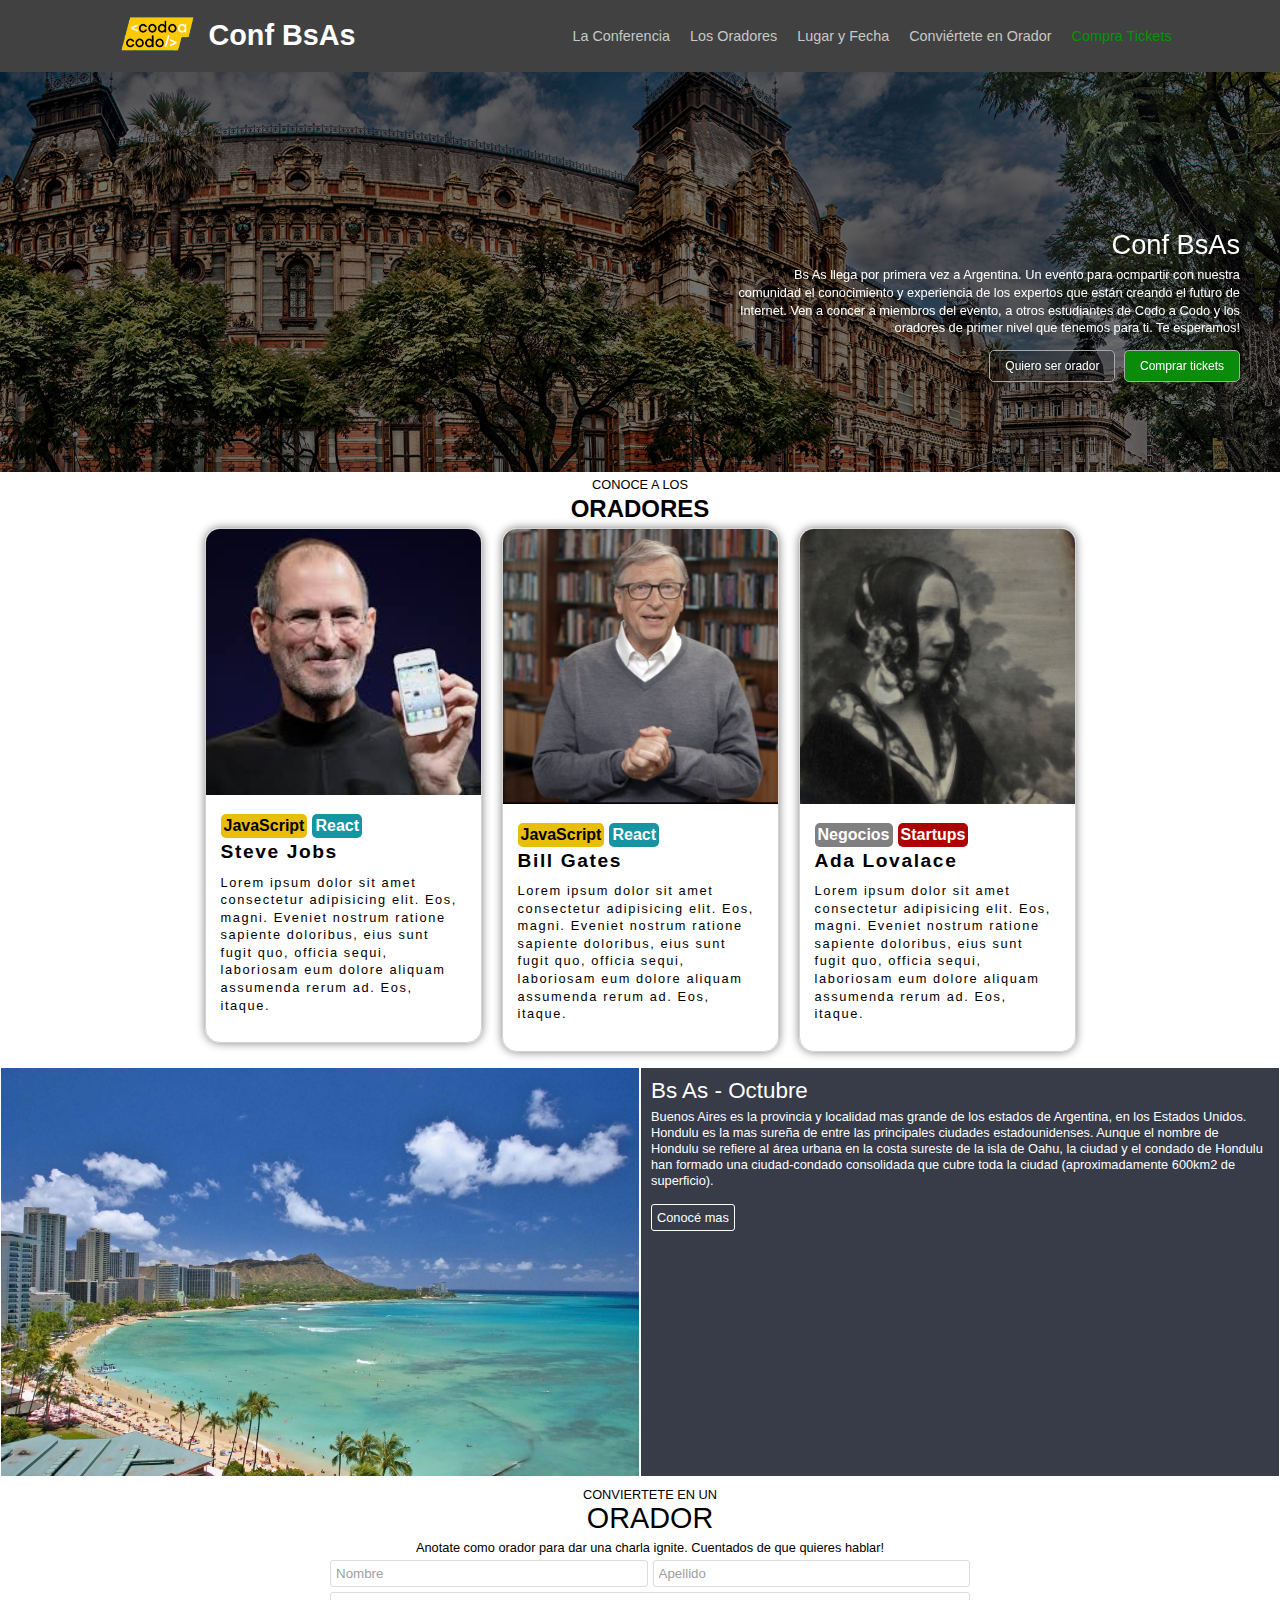
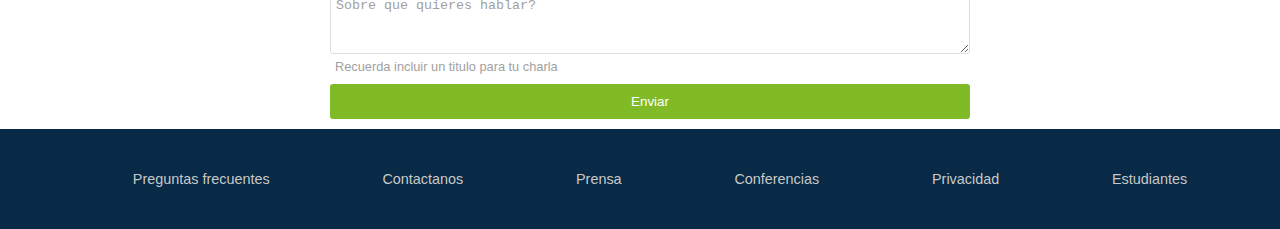
==== commit 7507df9a: "Arreglo Index" ====
--- a/index.html
+++ b/index.html
@@ -10,36 +10,7 @@
 
 <body>
 
-<<<<<<< HEAD
     <!-- ENCABEZADO -->
-=======
-    <!-- Barra de navegación -->
-    <nav>
-      <div class="navbar-container">
-
-        <div class="navbar-item item1">
-        
-          <a href="#">
-            <img src="./img/codoacodo.png" alt="Icono CodoCodo">
-          </a>
-  
-          <h2>Conf Bs As</h2>
-  
-        </div>
-  
-        <div class="navbar-item item2">
-          <a href="#">La conferencia</a>
-          <a href="#">Los oradores</a>
-          <a href="#">El lugar y la fecha</a>
-          <a href="#">Conviértete en orador</a>
-          <a id="compra" href="#">Comprar tickets</a>
-        </div>
-
-      </div>
-    </nav>
-
-    <!-- Imagen cabecera -->
->>>>>>> ed790987f3ecdf80d1e7c2f564f43ecff256b724
     <header>
         <!-- LOGO Y BRAND -->
         <section>
@@ -239,4 +210,4 @@
     <script src="./javaScript.js"></script>
     
 </body>
-</html>
+</html>